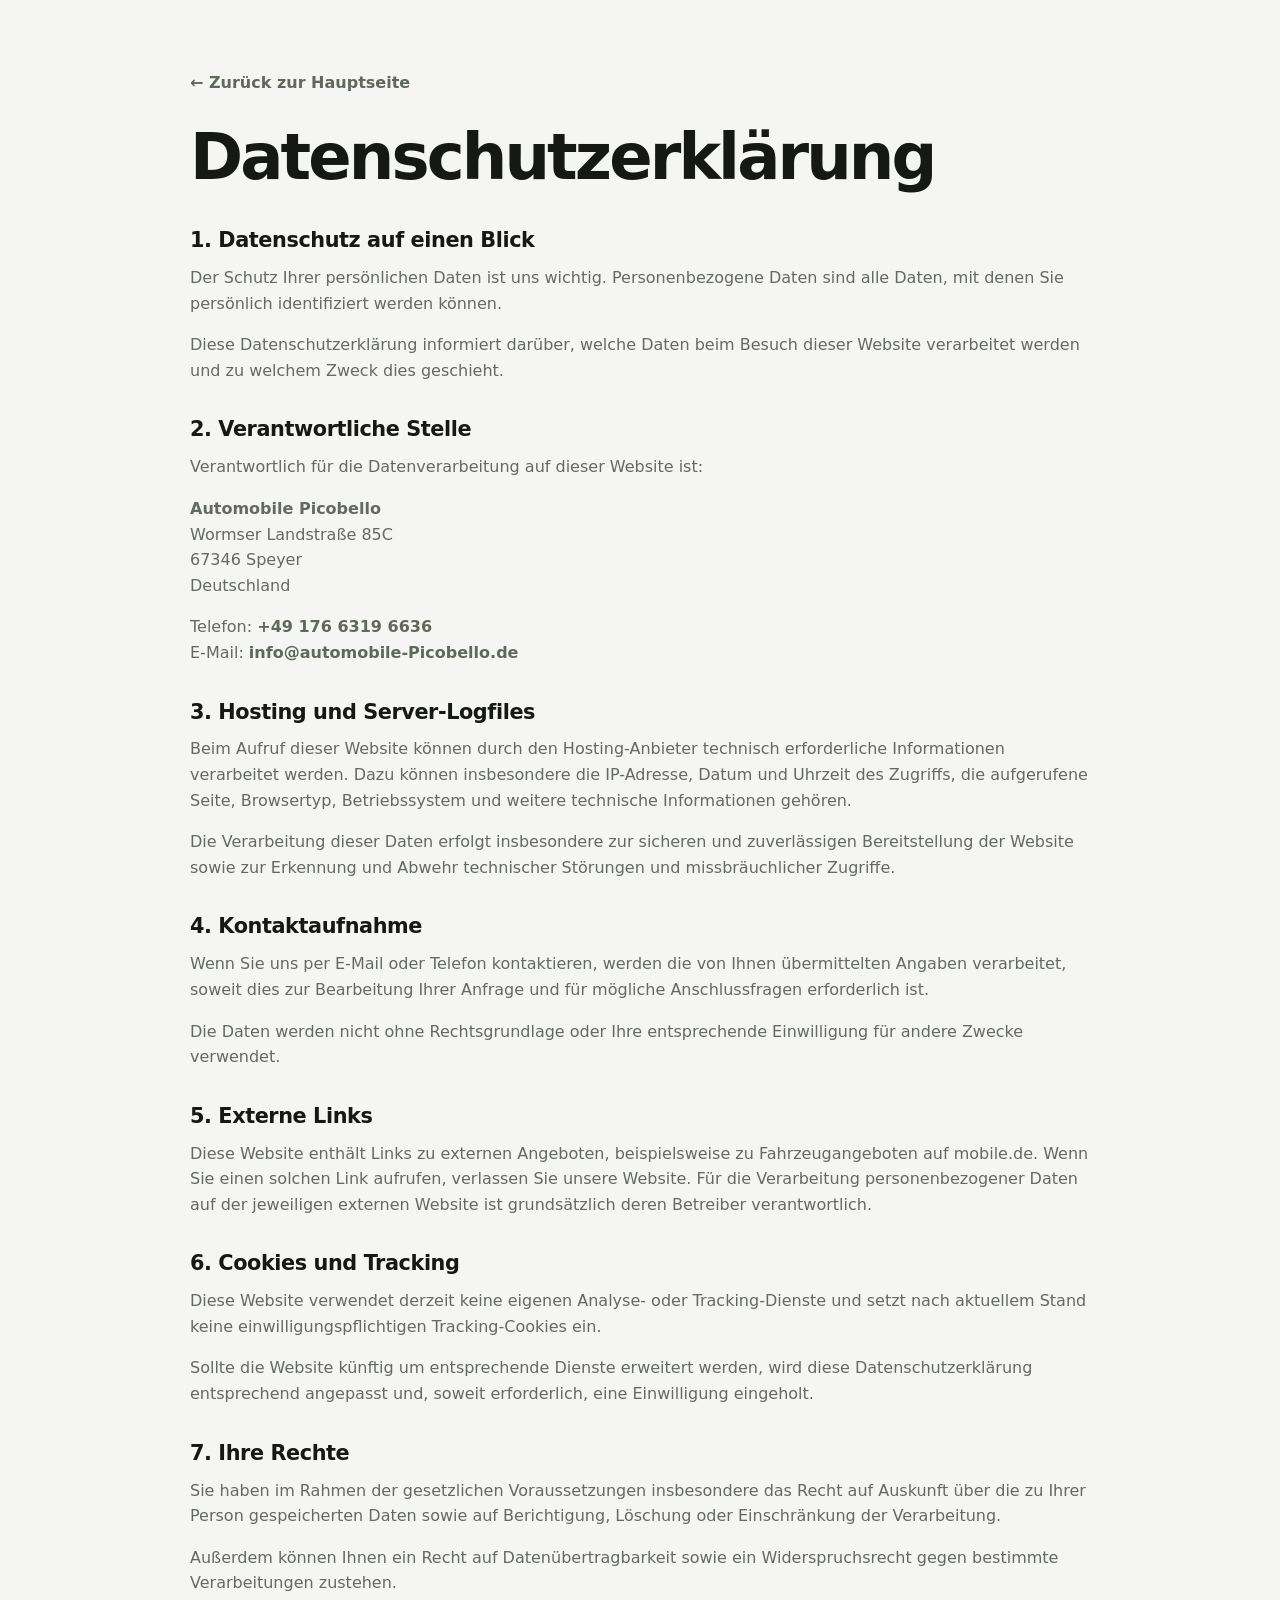
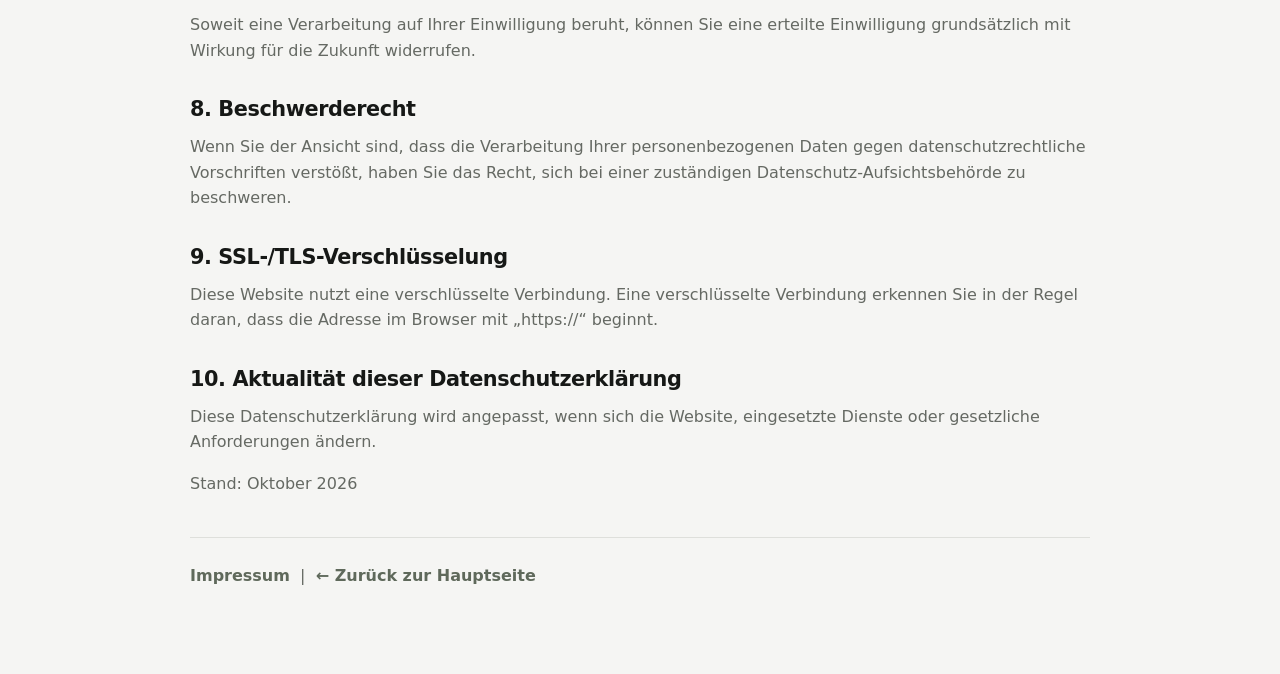
==== datenschutz.html @ bb353174 "feat: redesign Automobile Picobello website v2" ====
<!doctype html>
<html lang="de">
  <head>
    <meta charset="UTF-8" />
    <meta name="viewport" content="width=device-width, initial-scale=1.0" />

    <title>Datenschutzerklärung | Automobile Picobello</title>
    <meta
      name="description"
      content="Datenschutzerklärung von Automobile Picobello."
    />
    <meta name="robots" content="index, follow" />

    <link rel="icon" type="image/x-icon" href="img/favicon.ico" />
    <link rel="stylesheet" href="style.css" />
  </head>

  <body>
    <main class="impressum">
      <p>
        <a href="index.html">← Zurück zur Hauptseite</a>
      </p>

      <h1>Datenschutzerklärung</h1>

      <h2>1. Datenschutz auf einen Blick</h2>

      <p>
        Der Schutz Ihrer persönlichen Daten ist uns wichtig. Personenbezogene
        Daten sind alle Daten, mit denen Sie persönlich identifiziert werden
        können.
      </p>

      <p>
        Diese Datenschutzerklärung informiert darüber, welche Daten beim Besuch
        dieser Website verarbeitet werden und zu welchem Zweck dies geschieht.
      </p>

      <h2>2. Verantwortliche Stelle</h2>

      <p>Verantwortlich für die Datenverarbeitung auf dieser Website ist:</p>

      <p>
        <strong>Automobile Picobello</strong><br />
        Wormser Landstraße 85C<br />
        67346 Speyer<br />
        Deutschland
      </p>

      <!--
        Vor Veröffentlichung ergänzen:
        Vollständiger Name des Inhabers bzw. Verantwortlichen
      -->

      <p>
        Telefon:
        <a href="tel:+4917663196636">+49 176 6319 6636</a><br />

        E-Mail:
        <a href="mailto:info@automobile-Picobello.de">
          info@automobile-Picobello.de
        </a>
      </p>

      <h2>3. Hosting und Server-Logfiles</h2>

      <p>
        Beim Aufruf dieser Website können durch den Hosting-Anbieter technisch
        erforderliche Informationen verarbeitet werden. Dazu können insbesondere
        die IP-Adresse, Datum und Uhrzeit des Zugriffs, die aufgerufene Seite,
        Browsertyp, Betriebssystem und weitere technische Informationen gehören.
      </p>

      <p>
        Die Verarbeitung dieser Daten erfolgt insbesondere zur sicheren und
        zuverlässigen Bereitstellung der Website sowie zur Erkennung und Abwehr
        technischer Störungen und missbräuchlicher Zugriffe.
      </p>

      <h2>4. Kontaktaufnahme</h2>

      <p>
        Wenn Sie uns per E-Mail oder Telefon kontaktieren, werden die von Ihnen
        übermittelten Angaben verarbeitet, soweit dies zur Bearbeitung Ihrer
        Anfrage und für mögliche Anschlussfragen erforderlich ist.
      </p>

      <p>
        Die Daten werden nicht ohne Rechtsgrundlage oder Ihre entsprechende
        Einwilligung für andere Zwecke verwendet.
      </p>

      <h2>5. Externe Links</h2>

      <p>
        Diese Website enthält Links zu externen Angeboten, beispielsweise zu
        Fahrzeugangeboten auf mobile.de. Wenn Sie einen solchen Link aufrufen,
        verlassen Sie unsere Website. Für die Verarbeitung personenbezogener
        Daten auf der jeweiligen externen Website ist grundsätzlich deren
        Betreiber verantwortlich.
      </p>

      <h2>6. Cookies und Tracking</h2>

      <p>
        Diese Website verwendet derzeit keine eigenen Analyse- oder
        Tracking-Dienste und setzt nach aktuellem Stand keine
        einwilligungspflichtigen Tracking-Cookies ein.
      </p>

      <p>
        Sollte die Website künftig um entsprechende Dienste erweitert werden,
        wird diese Datenschutzerklärung entsprechend angepasst und, soweit
        erforderlich, eine Einwilligung eingeholt.
      </p>

      <h2>7. Ihre Rechte</h2>

      <p>
        Sie haben im Rahmen der gesetzlichen Voraussetzungen insbesondere das
        Recht auf Auskunft über die zu Ihrer Person gespeicherten Daten sowie
        auf Berichtigung, Löschung oder Einschränkung der Verarbeitung.
      </p>

      <p>
        Außerdem können Ihnen ein Recht auf Datenübertragbarkeit sowie ein
        Widerspruchsrecht gegen bestimmte Verarbeitungen zustehen.
      </p>

      <p>
        Soweit eine Verarbeitung auf Ihrer Einwilligung beruht, können Sie eine
        erteilte Einwilligung grundsätzlich mit Wirkung für die Zukunft
        widerrufen.
      </p>

      <h2>8. Beschwerderecht</h2>

      <p>
        Wenn Sie der Ansicht sind, dass die Verarbeitung Ihrer personenbezogenen
        Daten gegen datenschutzrechtliche Vorschriften verstößt, haben Sie das
        Recht, sich bei einer zuständigen Datenschutz-Aufsichtsbehörde zu
        beschweren.
      </p>

      <h2>9. SSL-/TLS-Verschlüsselung</h2>

      <p>
        Diese Website nutzt eine verschlüsselte Verbindung. Eine verschlüsselte
        Verbindung erkennen Sie in der Regel daran, dass die Adresse im Browser
        mit „https://“ beginnt.
      </p>

      <h2>10. Aktualität dieser Datenschutzerklärung</h2>

      <p>
        Diese Datenschutzerklärung wird angepasst, wenn sich die Website,
        eingesetzte Dienste oder gesetzliche Anforderungen ändern.
      </p>

      <p>Stand: Oktober 2026</p>

      <hr />

      <p>
        <a href="impressum.html">Impressum</a>
        &nbsp;|&nbsp;
        <a href="index.html">← Zurück zur Hauptseite</a>
      </p>
    </main>
  </body>
</html>
---- style.css ----
/* =========================
   Automobile Picobello V2
   ========================= */

:root {
  --bg: #f5f5f3;
  --surface: #ffffff;
  --surface-dark: #111312;
  --text: #161816;
  --text-soft: #656963;
  --accent: #7f897a;
  --accent-dark: #5f695b;
  --border: #dedfdb;
  --white: #ffffff;

  --radius: 18px;
  --shadow: 0 18px 50px rgba(0, 0, 0, 0.08);
  --transition: 0.25s ease;
}

* {
  margin: 0;
  padding: 0;
  box-sizing: border-box;
}

html {
  scroll-behavior: smooth;
  scroll-padding-top: 90px;
}

body {
  font-family:
    Inter,
    ui-sans-serif,
    system-ui,
    -apple-system,
    BlinkMacSystemFont,
    "Segoe UI",
    sans-serif;
  background: var(--bg);
  color: var(--text);
  line-height: 1.6;
}

img {
  display: block;
  max-width: 100%;
}

a {
  color: inherit;
  text-decoration: none;
}

button,
input,
textarea,
select {
  font: inherit;
}

.container {
  width: min(1180px, calc(100% - 40px));
  margin-inline: auto;
}

.section {
  padding: 100px 0;
}

.eyebrow {
  margin-bottom: 12px;
  color: var(--accent-dark);
  font-size: 0.78rem;
  font-weight: 800;
  letter-spacing: 0.15em;
  text-transform: uppercase;
}

h1,
h2,
h3 {
  line-height: 1.15;
}

h2 {
  font-size: clamp(2rem, 4vw, 3.2rem);
}

p {
  color: var(--text-soft);
}

/* =========================
   Accessibility
   ========================= */

.sr-only {
  position: absolute;
  width: 1px;
  height: 1px;
  padding: 0;
  margin: -1px;
  overflow: hidden;
  clip: rect(0, 0, 0, 0);
  white-space: nowrap;
  border: 0;
}

/* =========================
   Header
   ========================= */

.site-header {
  position: fixed;
  top: 0;
  left: 0;
  z-index: 1000;
  width: 100%;
  background: rgba(255, 255, 255, 0.94);
  border-bottom: 1px solid rgba(0, 0, 0, 0.06);
  backdrop-filter: blur(14px);
}

.header-inner {
  min-height: 76px;
  display: flex;
  align-items: center;
  justify-content: space-between;
  gap: 30px;
}

.logo,
.footer-logo {
  font-size: 1.25rem;
  font-weight: 800;
  letter-spacing: -0.03em;
}

.logo span,
.footer-logo span {
  color: var(--accent);
}

.main-nav {
  display: flex;
  align-items: center;
  gap: 6px;
}

.main-nav a {
  padding: 9px 13px;
  border-radius: 9px;
  font-size: 0.92rem;
  font-weight: 650;
  transition: var(--transition);
}

.main-nav a:hover {
  background: #eeeeeb;
  color: var(--accent-dark);
}

.menu-toggle {
  width: 44px;
  height: 44px;
  display: none;
  align-items: center;
  justify-content: center;
  flex-direction: column;
  gap: 5px;
  background: transparent;
  border: 0;
  cursor: pointer;
}

.menu-toggle span {
  width: 24px;
  height: 2px;
  background: var(--text);
  border-radius: 10px;
  transition: var(--transition);
}

/* =========================
   Hero
   ========================= */

.hero {
  position: relative;
  min-height: 92vh;
  display: flex;
  align-items: center;
  overflow: hidden;
  padding: 150px 0 90px;
  background: #101211;
}

.hero-video {
  position: absolute;
  inset: 0;
  z-index: 0;
  width: 100%;
  height: 100%;
  object-fit: cover;

  /* Slight enlargement helps keep the lower-right watermark
     outside the most visible composition area */
  transform: scaleX(-1) scale(1.04);
}

/*
  Cinematic overlay:
  - strong behind text on the left
  - lighter around the car
  - darker near the bottom/right edge
*/
.hero-overlay {
  position: absolute;
  inset: 0;
  z-index: 1;
  pointer-events: none;
  background:
    linear-gradient(
      90deg,
      rgba(7, 9, 8, 0.94) 0%,
      rgba(7, 9, 8, 0.82) 32%,
      rgba(7, 9, 8, 0.42) 58%,
      rgba(7, 9, 8, 0.32) 76%,
      rgba(7, 9, 8, 0.62) 100%
    ),
    linear-gradient(
      180deg,
      rgba(5, 7, 6, 0.3) 0%,
      transparent 32%,
      transparent 65%,
      rgba(5, 7, 6, 0.78) 100%
    );
}

.hero-content {
  position: relative;
  z-index: 2;
  max-width: 900px;
}

.hero .eyebrow {
  color: #b6c0b0;
}

.hero h1 {
  max-width: 950px;
  color: var(--white);
  font-size: clamp(3rem, 7vw, 6.4rem);
  letter-spacing: -0.055em;
  text-shadow: 0 3px 30px rgba(0, 0, 0, 0.28);
}

.hero h1 span {
  color: #b6c0b0;
}

.hero-description {
  max-width: 670px;
  margin-top: 26px;
  color: #e1e3df;
  font-size: clamp(1rem, 2vw, 1.2rem);
  text-shadow: 0 2px 18px rgba(0, 0, 0, 0.35);
}

.hero-actions {
  display: flex;
  flex-wrap: wrap;
  gap: 14px;
  margin-top: 36px;
}

/* =========================
   Buttons
   ========================= */

.btn {
  min-height: 48px;
  display: inline-flex;
  align-items: center;
  justify-content: center;
  padding: 12px 20px;
  border: 1px solid transparent;
  border-radius: 10px;
  font-weight: 750;
  transition:
    transform var(--transition),
    background var(--transition),
    border-color var(--transition);
}

.btn:hover {
  transform: translateY(-2px);
}

.btn-primary {
  background: var(--accent);
  color: var(--white);
}

.btn-primary:hover {
  background: var(--accent-dark);
}

.btn-secondary {
  color: var(--white);
  border-color: rgba(255, 255, 255, 0.35);
  background: rgba(255, 255, 255, 0.05);
}

.btn-secondary:hover {
  background: rgba(255, 255, 255, 0.12);
}

.btn-outline {
  border-color: var(--border);
  background: transparent;
}

.btn-outline:hover {
  background: #eeeeeb;
}

.whatsapp-btn {
  gap: 9px;
  background: #25d366;
  color: #ffffff;
  border-color: #25d366;
}

.whatsapp-btn:hover {
  background: #20bd5a;
  border-color: #20bd5a;
  color: #ffffff;
}

.whatsapp-icon {
  width: 21px;
  height: 21px;
  flex-shrink: 0;
}

.contact-actions .btn {
  width: 160px;
  min-height: 52px;
  padding: 12px 18px;
  justify-content: center;
  border-radius: 11px;
}

.contact-actions .btn-outline {
  background: #e9eae7;
  border-color: #e9eae7;
  color: #161816;
}

.contact-actions .btn-outline:hover {
  background: #dfe1dc;
  border-color: #dfe1dc;
}

/* =========================
   About
   ========================= */

.about {
  background: var(--surface);
}

.about-grid {
  display: grid;
  grid-template-columns: 0.95fr 1.05fr;
  align-items: center;
  gap: clamp(45px, 8vw, 100px);
}

.about-image {
  overflow: hidden;
  border-radius: var(--radius);
  box-shadow: var(--shadow);
}

.about-image img {
  width: 100%;
  min-height: 500px;
  object-fit: cover;
}

.about-content h2 {
  margin-bottom: 26px;
  letter-spacing: -0.04em;
}

.about-content > p:not(.eyebrow) {
  margin-bottom: 18px;
  font-size: 1.03rem;
}

.text-link {
  display: inline-block;
  margin-top: 12px;
  color: var(--accent-dark);
  font-weight: 800;
}

.text-link:hover {
  text-decoration: underline;
}

/* =========================
   Services
   ========================= */

.services {
  background: var(--bg);
}

.section-heading {
  max-width: 700px;
  margin-bottom: 48px;
}

.section-heading h2 {
  margin-bottom: 16px;
  letter-spacing: -0.04em;
}

.section-heading > p:last-child {
  max-width: 620px;
}

.services-grid {
  display: grid;
  grid-template-columns: repeat(4, 1fr);
  gap: 18px;
}

.service-card {
  min-height: 285px;
  padding: 30px;
  background: var(--surface);
  border: 1px solid var(--border);
  border-radius: var(--radius);
  transition:
    transform var(--transition),
    box-shadow var(--transition);
}

.service-card:hover {
  transform: translateY(-6px);
  box-shadow: var(--shadow);
}

.service-number {
  width: 44px;
  height: 44px;
  display: grid;
  place-items: center;
  margin-bottom: 48px;
  border-radius: 50%;
  background: #e9ece6;
  color: var(--accent-dark);
  font-size: 0.78rem;
  font-weight: 850;
}

.service-card h3 {
  margin-bottom: 12px;
  font-size: 1.25rem;
}

.service-card p {
  font-size: 0.94rem;
}

/* =========================
   Vehicle CTA
   ========================= */

.vehicles-cta {
  background: var(--surface-dark);
}

.vehicles-cta-inner {
  display: flex;
  align-items: center;
  justify-content: space-between;
  gap: 50px;
}

.vehicles-cta .eyebrow {
  color: #aeb8a8;
}

.vehicles-cta h2 {
  max-width: 700px;
  margin-bottom: 14px;
  color: var(--white);
  letter-spacing: -0.04em;
}

.vehicles-cta p:not(.eyebrow) {
  color: #c6cac4;
}

/* =========================
   Contact + Opening Hours
   ========================= */

.contact-section {
  background: var(--surface);
}

.contact-grid {
  display: grid;
  grid-template-columns: repeat(2, 1fr);
  gap: 24px;
}

.contact-card {
  padding: clamp(28px, 5vw, 48px);
  border: 1px solid var(--border);
  border-radius: var(--radius);
  background: var(--bg);
}

.contact-card h2 {
  margin-bottom: 30px;
  font-size: clamp(1.8rem, 3vw, 2.5rem);
  letter-spacing: -0.035em;
}

.opening-hours {
  width: 100%;
  overflow-x: auto;
}

.opening-hours table {
  width: 100%;
  border-collapse: collapse;
}

.opening-day {
  border-bottom: 1px solid var(--border);
}

.opening-day:last-child {
  border-bottom: 0;
}

.opening-day th,
.opening-day td {
  padding: 14px 8px;
}

.opening-day th {
  color: var(--text);
  text-align: left;
  font-size: 0.92rem;
  font-weight: 700;
}

.opening-day td {
  color: var(--text-soft);
  text-align: right;
  font-size: 0.92rem;
}

/* Current day */
#activerow {
  background: var(--accent);
}

#activerow th,
#activerow td {
  color: var(--white);
}

#activerow th {
  padding-left: 14px;
}

#activerow td {
  padding-right: 14px;
}

.contact-list {
  display: grid;
  gap: 24px;
}

.contact-item {
  padding-bottom: 20px;
  border-bottom: 1px solid var(--border);
}

.contact-label {
  display: block;
  margin-bottom: 6px;
  color: var(--text-soft);
  font-size: 0.76rem;
  font-weight: 800;
  letter-spacing: 0.1em;
  text-transform: uppercase;
}

.contact-item p,
.contact-item a {
  color: var(--text);
  font-weight: 650;
}

.contact-item a:hover {
  color: var(--accent-dark);
}

.contact-actions {
  display: flex;
  flex-wrap: wrap;
  gap: 12px;
  margin-top: 30px;
}

/* =========================
   Footer
   ========================= */

.site-footer {
  padding: 70px 0 24px;
  background: #0c0e0d;
  color: var(--white);
}

.footer-grid {
  display: grid;
  grid-template-columns: 2fr 1fr 1fr;
  gap: 60px;
}

.footer-logo {
  display: inline-block;
  margin-bottom: 16px;
}

.footer-description {
  max-width: 450px;
  color: #9fa49d;
}

.footer-links {
  display: flex;
  flex-direction: column;
  align-items: flex-start;
  gap: 10px;
}

.footer-links h3 {
  margin-bottom: 8px;
  font-size: 0.9rem;
  text-transform: uppercase;
  letter-spacing: 0.08em;
}

.footer-links a {
  color: #b7bbb5;
  font-size: 0.92rem;
}

.footer-links a:hover {
  color: var(--white);
}

.footer-bottom {
  display: flex;
  justify-content: space-between;
  gap: 20px;
  margin-top: 55px;
  padding-top: 24px;
  border-top: 1px solid #292c29;
}

.footer-bottom p {
  color: #7f847d;
  font-size: 0.82rem;
}

.developer-credit {
  text-align: right;
}

/* =========================
   Legal pages
   ========================= */

.impressum {
  width: min(900px, calc(100% - 40px));
  min-height: 100vh;
  margin-inline: auto;
  padding: 70px 0;
}

.impressum > h1 {
  margin: 25px 0 35px;
  font-size: clamp(2.5rem, 6vw, 4rem);
  letter-spacing: -0.045em;
}

.impressum h2 {
  margin: 35px 0 12px;
  font-size: 1.3rem;
  letter-spacing: -0.02em;
}

.impressum p {
  margin-bottom: 16px;
}

.impressum a {
  color: var(--accent-dark);
  font-weight: 700;
}

.impressum a:hover {
  text-decoration: underline;
}

.impressum hr {
  margin: 40px 0 25px;
  border: 0;
  border-top: 1px solid var(--border);
}

/* =========================
   Responsive
   ========================= */

@media (max-width: 980px) {
  .services-grid {
    grid-template-columns: repeat(2, 1fr);
  }

  .about-grid {
    gap: 45px;
  }
}

@media (max-width: 780px) {
  .section {
    padding: 75px 0;
  }

  .header-inner {
    min-height: 68px;
  }

  .menu-toggle {
    display: flex;
  }

  .main-nav {
    position: absolute;
    top: 68px;
    left: 14px;
    right: 14px;

    display: flex;
    flex-direction: column;
    align-items: stretch;
    gap: 5px;

    padding: 12px;

    background: rgba(12, 14, 13, 0.72);
    backdrop-filter: blur(24px);
    -webkit-backdrop-filter: blur(24px);
    border: 1px solid rgba(255, 255, 255, 0.08);
    border-radius: 0 0 16px 16px;

    box-shadow: 0 20px 45px rgba(0, 0, 0, 0.28);

    opacity: 0;
    visibility: hidden;
    transform: translateY(-10px);
    pointer-events: none;

    transition:
      opacity 0.22s ease,
      transform 0.22s ease,
      visibility 0.22s ease;
  }

  .main-nav.active {
    opacity: 1;
    visibility: visible;
    transform: translateY(0);
    pointer-events: auto;
  }

  .main-nav a {
    padding: 13px 15px;
    color: #ffffff;
    border-radius: 9px;
  }

  .main-nav a:hover {
    background: rgba(255, 255, 255, 0.09);
    color: #ffffff;
  }

  .menu-toggle[aria-expanded="true"] span:nth-child(1) {
    transform: translateY(7px) rotate(45deg);
  }

  .menu-toggle[aria-expanded="true"] span:nth-child(2) {
    opacity: 0;
  }

  .menu-toggle[aria-expanded="true"] span:nth-child(3) {
    transform: translateY(-7px) rotate(-45deg);
  }

  .hero {
    min-height: 86vh;
    padding-top: 125px;
  }

  .hero h1 {
    font-size: clamp(2.8rem, 12vw, 5rem);
  }

  .about-grid,
  .contact-grid {
    grid-template-columns: 1fr;
  }

  .about-image img {
    min-height: 380px;
  }

  .vehicles-cta-inner {
    align-items: flex-start;
    flex-direction: column;
  }

  .footer-grid {
    grid-template-columns: 1fr 1fr;
  }

  .footer-grid > div:first-child {
    grid-column: 1 / -1;
  }
}

@media (max-width: 540px) {
  .container {
    width: min(100% - 28px, 1180px);
  }

  .section {
    padding: 62px 0;
  }

  .logo {
    font-size: 1.08rem;
  }

  .hero {
    min-height: 82vh;
  }

  .hero h1 {
    font-size: clamp(2.45rem, 12vw, 3.8rem);
  }

  .hero-actions,
  .contact-actions {
    flex-direction: column;
  }

  .hero-actions .btn,
  .contact-actions .btn {
    width: 100%;
  }

  .services-grid {
    grid-template-columns: 1fr;
  }

  .service-card {
    min-height: auto;
  }

  .service-number {
    margin-bottom: 32px;
  }

  .contact-card {
    padding: 25px 20px;
  }

  .opening-day th,
  .opening-day td {
    padding-top: 12px;
    padding-bottom: 12px;
    font-size: 0.84rem;
  }

  .footer-grid {
    grid-template-columns: 1fr;
    gap: 35px;
  }

  .footer-grid > div:first-child {
    grid-column: auto;
  }

  .footer-bottom {
    flex-direction: column;
  }

  .developer-credit {
    text-align: left;
  }

  .impressum {
    width: min(100% - 30px, 900px);
    padding: 45px 0;
  }
}
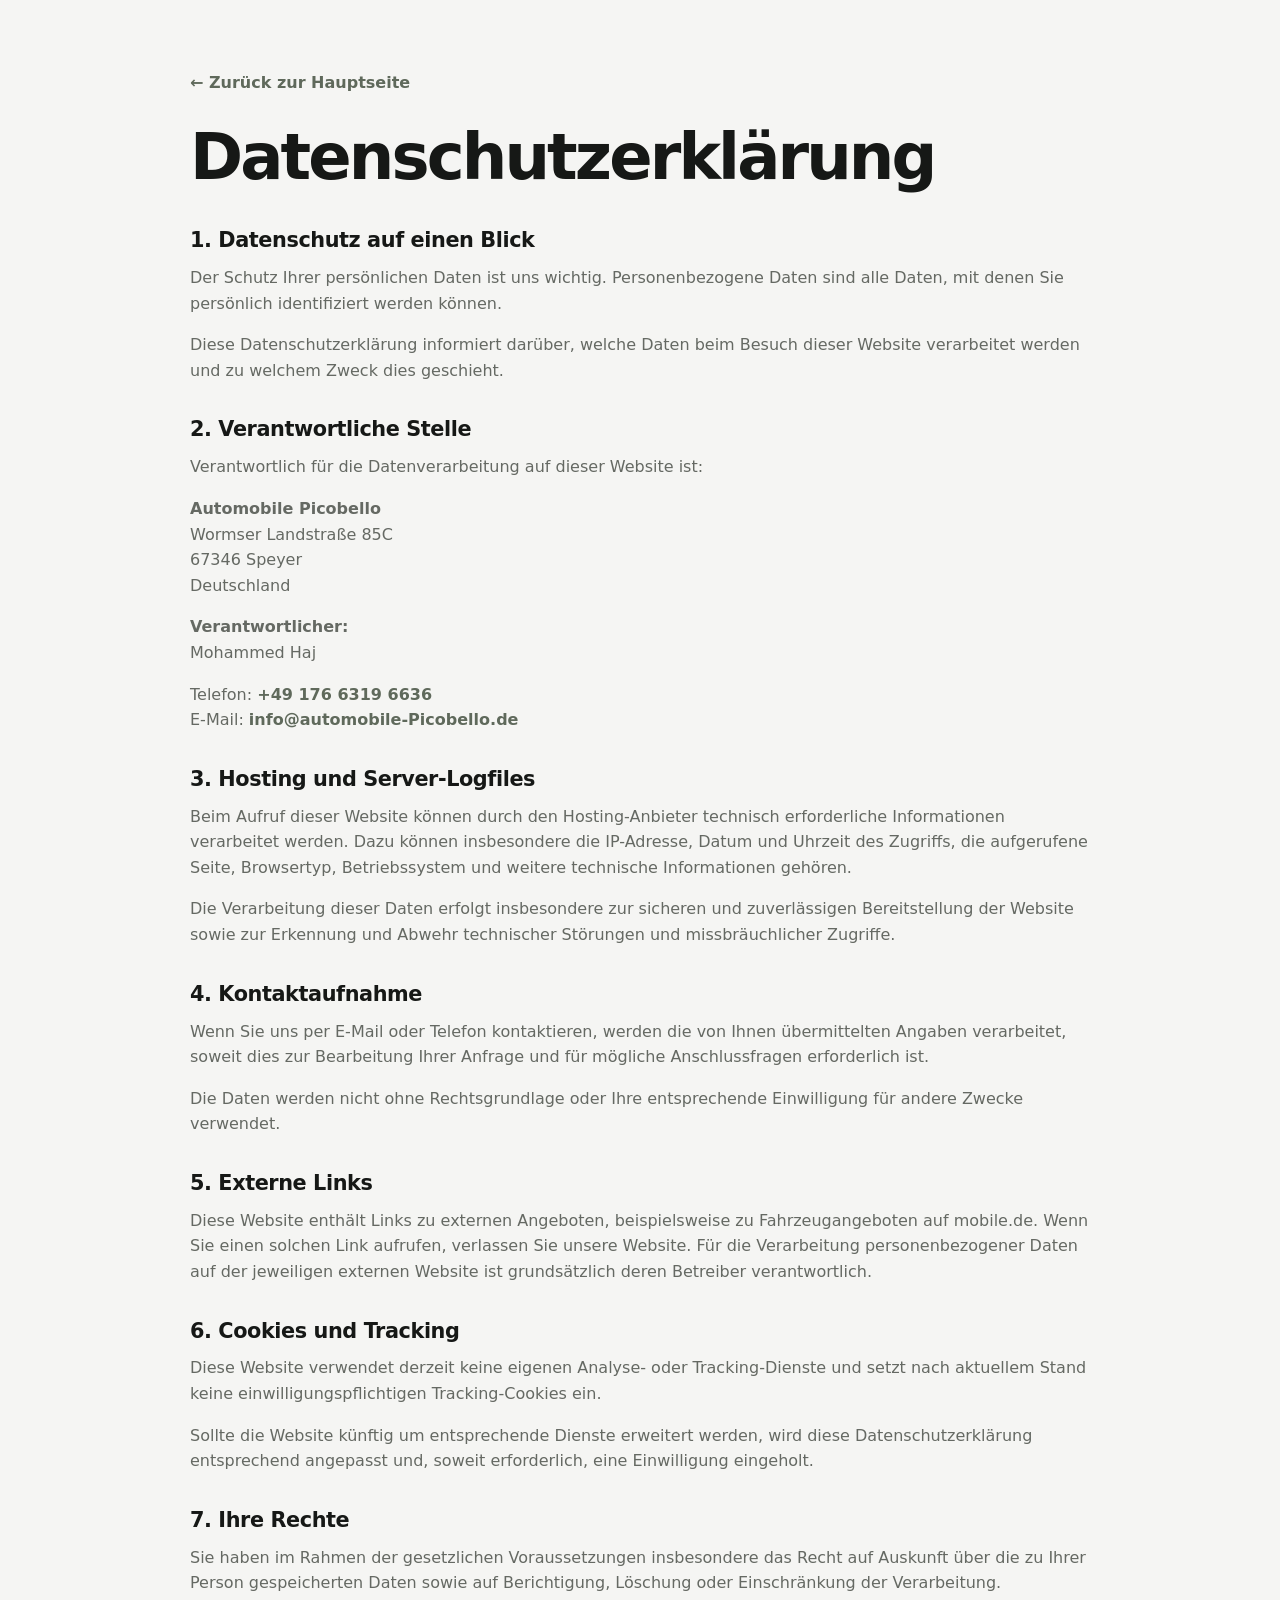
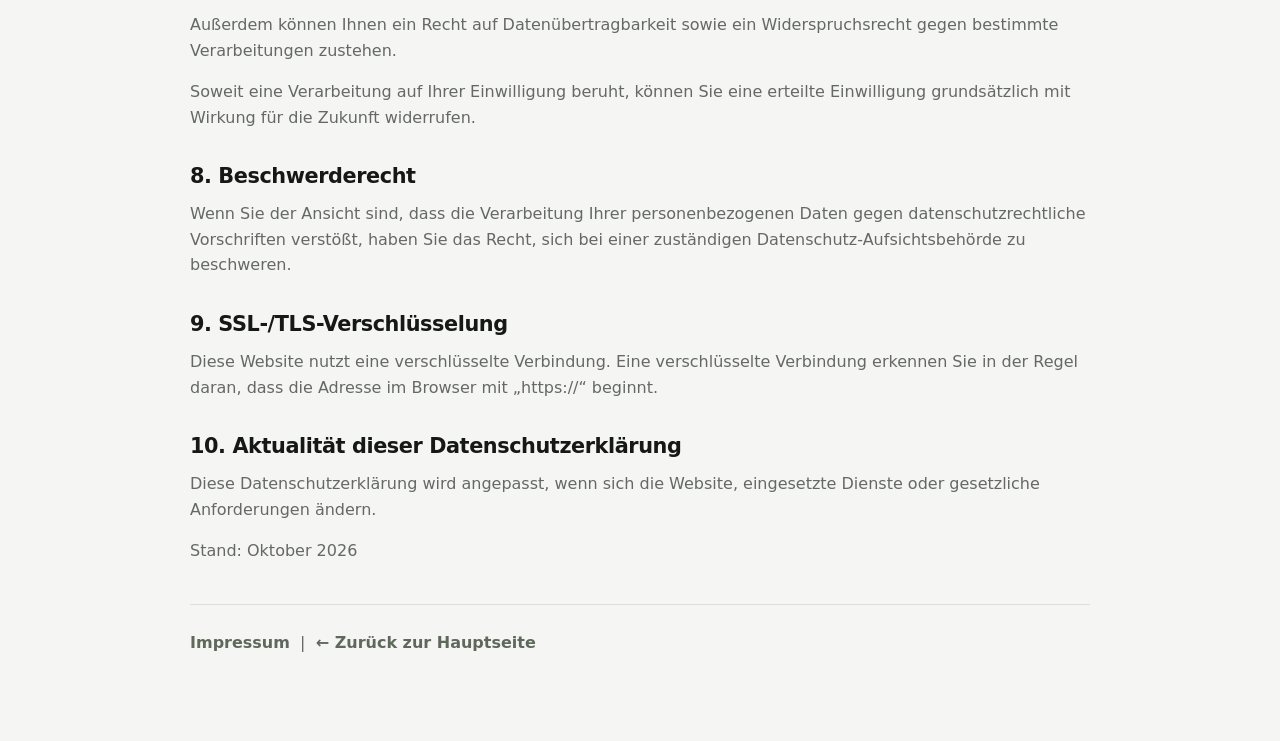
==== commit 88a58581: "feat: improve local SEO and update legal information" ====
--- a/datenschutz.html
+++ b/datenschutz.html
@@ -47,10 +47,10 @@
         Deutschland
       </p>
 
-      <!--
-        Vor Veröffentlichung ergänzen:
-        Vollständiger Name des Inhabers bzw. Verantwortlichen
-      -->
+      <p>
+        <strong>Verantwortlicher:</strong><br />
+        Mohammed Haj
+      </p>
 
       <p>
         Telefon:
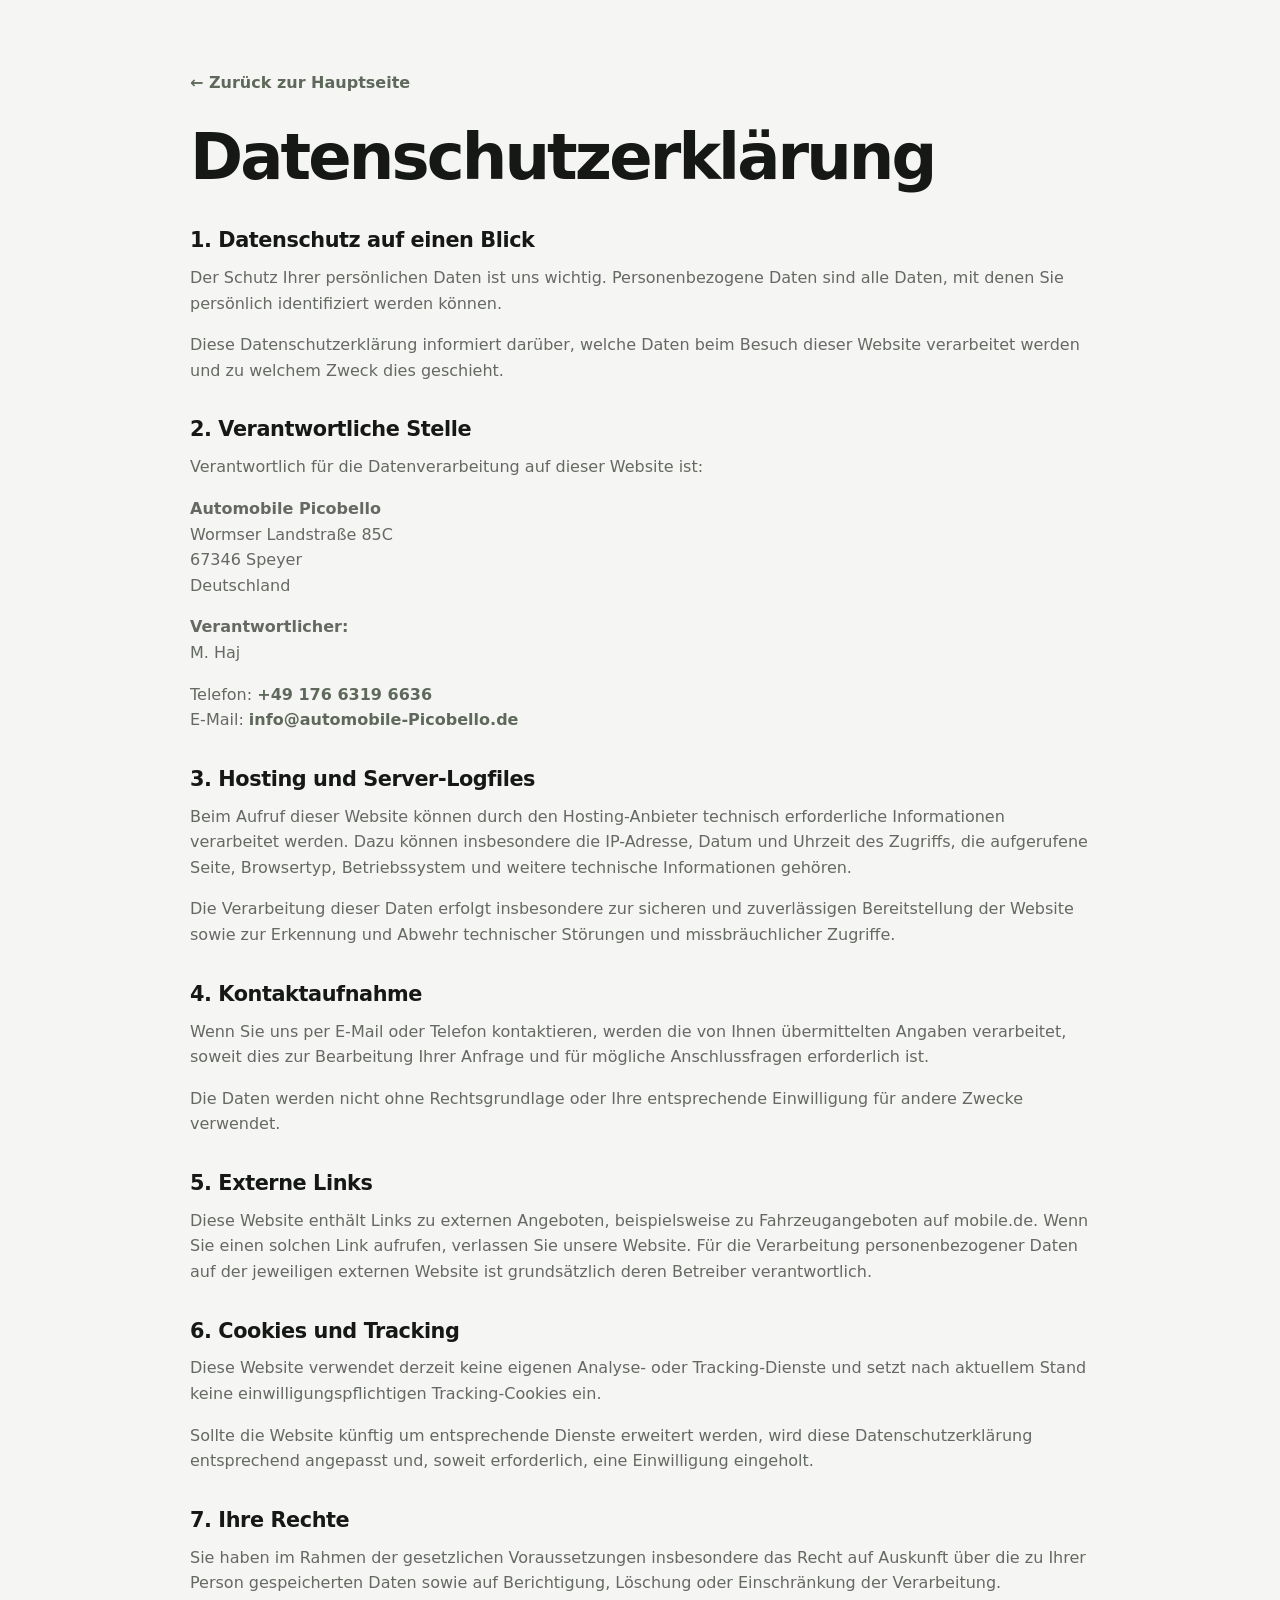
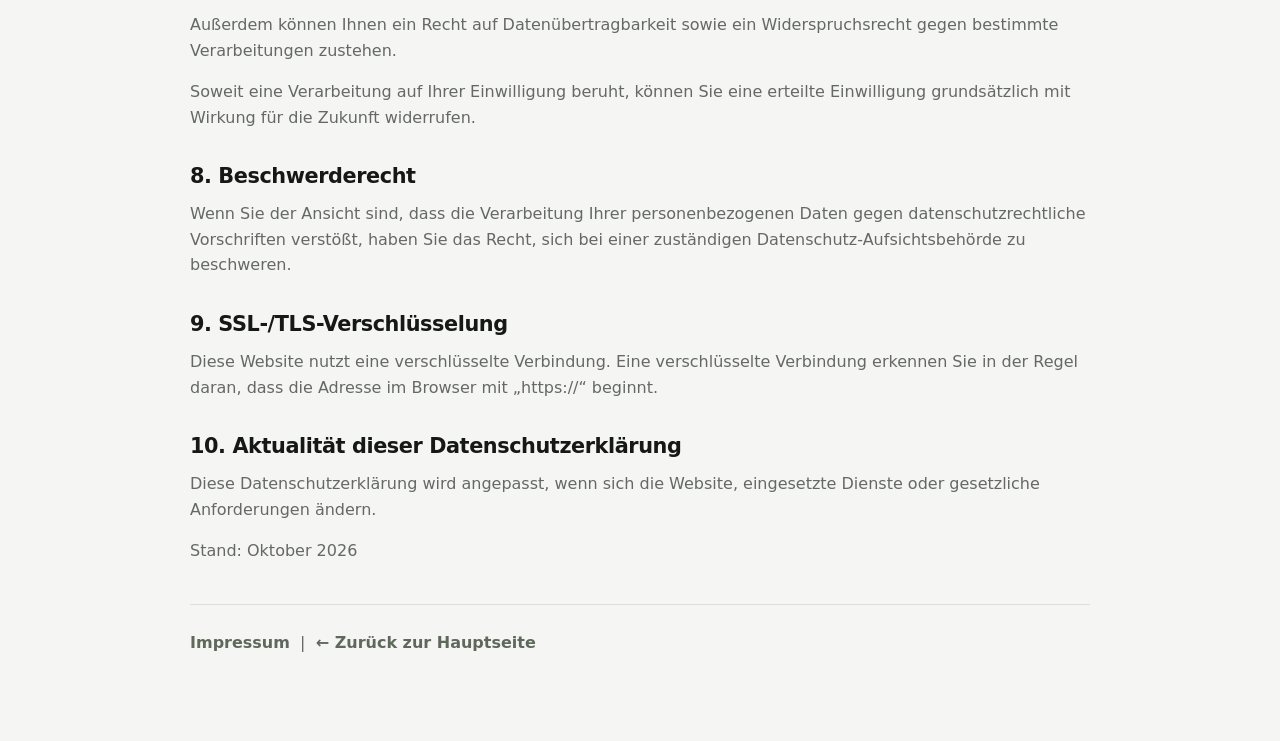
==== commit 947bccfa: "fix: update owner name in legal pages" ====
--- a/datenschutz.html
+++ b/datenschutz.html
@@ -49,7 +49,7 @@
 
       <p>
         <strong>Verantwortlicher:</strong><br />
-        Mohammed Haj
+        M. Haj
       </p>
 
       <p>
